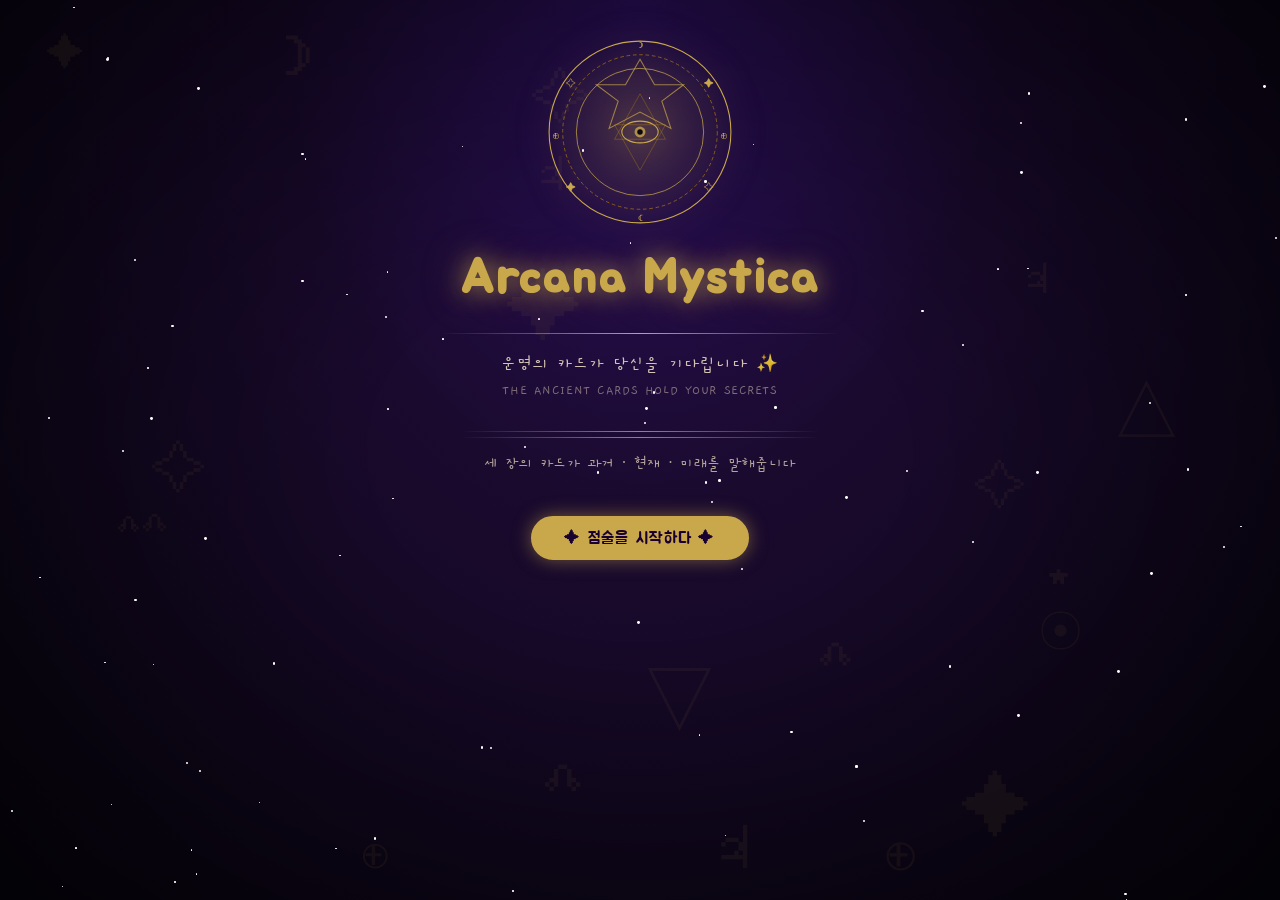
==== index (1).html @ 7d3f91cd "Add files via upload" ====
<!DOCTYPE html>
<html lang="ko">
<head>
<meta charset="UTF-8">
<meta name="viewport" content="width=device-width, initial-scale=1.0">
<title>Arcana Mystica — 타로 점</title>
<link rel="icon" href="data:image/svg+xml,<svg xmlns='http://www.w3.org/2000/svg' viewBox='0 0 100 100'><text y='.9em' font-size='90'>🔮</text></svg>">
<link rel="preconnect" href="https://fonts.googleapis.com">
<link rel="preconnect" href="https://fonts.gstatic.com" crossorigin>
<link href="https://fonts.googleapis.com/css2?family=Jua&family=Gaegu:wght@400;700&display=swap" rel="stylesheet">
<link rel="stylesheet" href="style.css">
</head>
<body>
<div id="starsLayer"></div>
<div id="bgSyms"></div>

<div id="tarotApp">

  <!-- SCREEN 1: 인트로 -->
  <div class="tarot-screen tarot-active" id="screen1">
    <svg class="occult-ring" viewBox="0 0 220 220" xmlns="http://www.w3.org/2000/svg" aria-hidden="true">
      <defs>
        <radialGradient id="rg1" cx="50%" cy="50%" r="50%">
          <stop offset="0%" stop-color="#c9a84c" stop-opacity="0.15"/>
          <stop offset="100%" stop-color="#c9a84c" stop-opacity="0"/>
        </radialGradient>
      </defs>
      <circle cx="110" cy="110" r="100" fill="url(#rg1)" stroke="#c9a84c" stroke-width="1.2"/>
      <circle cx="110" cy="110" r="85" fill="none" stroke="#b8860b" stroke-width="0.7" stroke-dasharray="4 3"/>
      <circle cx="110" cy="110" r="70" fill="none" stroke="#c9a84c" stroke-width="0.8"/>
      <polygon points="110,30 126,58 158,58 134,76 144,106 110,88 76,106 86,76 62,58 94,58" fill="none" stroke="#c9a84c" stroke-width="1.2" opacity="0.7"/>
      <g font-size="11" fill="#c9a84c" font-family="serif" text-anchor="middle">
        <text x="110" y="18">☽</text><text x="186" y="60">✦</text>
        <text x="202" y="118">⊕</text><text x="186" y="175">✧</text>
        <text x="110" y="208">☾</text><text x="34" y="175">✦</text>
        <text x="18" y="118">⊕</text><text x="34" y="60">✧</text>
      </g>
      <ellipse cx="110" cy="110" rx="20" ry="12" fill="none" stroke="#c9a84c" stroke-width="1.2"/>
      <circle cx="110" cy="110" r="6" fill="#c9a84c" opacity="0.8"/>
      <circle cx="110" cy="110" r="3" fill="#0a0612"/>
      <polygon points="110,68 138,118 82,118" fill="none" stroke="#b8860b" stroke-width="0.8" opacity="0.5"/>
      <polygon points="110,152 82,102 138,102" fill="none" stroke="#b8860b" stroke-width="0.8" opacity="0.5"/>
    </svg>
    <h1 class="tarot-title">Arcana Mystica</h1>
    <div class="tarot-divider"></div>
    <p class="tarot-subtitle">운명의 카드가 당신을 기다립니다 ✨</p>
    <p class="tarot-subtitle tarot-sub2">THE ANCIENT CARDS HOLD YOUR SECRETS</p>
    <div class="tarot-divider-dbl"><span></span><span></span></div>
    <p class="tarot-guide">세 장의 카드가 과거 · 현재 · 미래를 말해줍니다</p>
    <div class="tarot-btns">
      <button class="tarot-btn tarot-btn-gold" id="btnStart">✦ 점술을 시작하다 ✦</button>
    </div>
  </div>

  <!-- SCREEN 2: 카드 선택 -->
  <div class="tarot-screen" id="screen2">
    <h2 class="tarot-h2">🃏 카드를 선택하세요</h2>
    <div class="tarot-divider"></div>
    <div class="pick-status" id="pickStatus">
      <span class="pick-dot" id="dot1"></span>
      <span class="pick-label" id="pickLabel">첫 번째 카드를 고르세요 — 과거</span>
      <span class="pick-dot" id="dot2"></span>
      <span class="pick-dot" id="dot3"></span>
    </div>
    <p class="tarot-guide">고요히 마음을 가라앉히고 — 당신의 손길이 닿는 카드가 운명입니다</p>
    <div id="cardsGrid"></div>
    <div class="tarot-btns">
      <button class="tarot-btn tarot-btn-white tarot-btn-sm" id="btnBack2">← 처음으로</button>
      <button class="tarot-btn tarot-btn-white tarot-btn-sm" id="btnReshuffle">🔀 다시 섞기</button>
    </div>
  </div>

  <!-- SCREEN 3: 결과 -->
  <div class="tarot-screen" id="screen3">
    <h2 class="tarot-h2">🌟 당신의 운세</h2>
    <div class="tarot-divider"></div>
    <div id="threeResults"></div>
    <div class="tarot-btns">
      <button class="tarot-btn tarot-btn-gold tarot-btn-sm" id="btnAgain">✦ 다시 뽑기</button>
      <button class="tarot-btn tarot-btn-white tarot-btn-sm" id="btnBack3">← 처음으로</button>
    </div>
  </div>

</div>

<script src="script.js"></script>
</body>
</html>
---- style.css ----
/* ===== RESET ===== */
*, *::before, *::after { margin: 0; padding: 0; box-sizing: border-box; }

/* ===== ROOT ===== */
:root {
  --t-gold: #c9a84c;
  --t-gold-dark: #b8860b;
  --t-gold-light: #e8c060;
  --t-cream: #f5e6c8;
  --t-bg-deep: #0a0612;
  --t-bg-mid: #1a0a2e;
  --t-purple-card: #1e0840;
}

/* ===== BODY ===== */
html, body {
  min-height: 100%;
  overflow-x: hidden;
}
body {
  background: radial-gradient(ellipse at 50% 0%, #2d1060 0%, #1a0a2e 40%, #0a0612 100%);
  background-attachment: fixed;
  font-family: 'Gaegu', cursive;
  color: var(--t-cream);
  position: relative;
}
body::before {
  content: '';
  position: fixed;
  inset: 0;
  pointer-events: none;
  z-index: 0;
  background: radial-gradient(ellipse at 50% 50%, transparent 30%, rgba(0,0,0,0.65) 100%);
}

/* ===== STARS ===== */
#starsLayer {
  position: fixed;
  inset: 0;
  pointer-events: none;
  z-index: 1;
  overflow: hidden;
}
.t-star {
  position: absolute;
  background: #ffffff;
  border-radius: 50%;
  animation: tTwinkle var(--d, 3s) var(--del, 0s) infinite ease-in-out;
}
@keyframes tTwinkle {
  0%, 100% { opacity: var(--min, 0.1); transform: scale(1); }
  50%       { opacity: var(--max, 0.9); transform: scale(1.4); }
}

/* ===== BG SYMBOLS ===== */
#bgSyms {
  position: fixed;
  inset: 0;
  pointer-events: none;
  z-index: 1;
  overflow: hidden;
  opacity: 0.06;
}
.t-bgsym {
  position: absolute;
  color: var(--t-gold);
  animation: tDrift var(--dur, 4s) ease-in-out infinite alternate;
}
@keyframes tDrift {
  0%   { transform: translateY(0); }
  100% { transform: translateY(-10px); }
}

/* ===== APP WRAPPER ===== */
#tarotApp {
  position: relative;
  z-index: 2;
  min-height: 100vh;
  display: flex;
  flex-direction: column;
  align-items: center;
  justify-content: flex-start;
  padding: 2rem 1rem 3rem;
}

/* ===== SCREENS ===== */
.tarot-screen {
  display: none;
  flex-direction: column;
  align-items: center;
  width: 100%;
  max-width: 900px;
  animation: tFadeUp 0.7s ease forwards;
}
.tarot-active {
  display: flex !important;
}
@keyframes tFadeUp {
  from { opacity: 0; transform: translateY(28px); }
  to   { opacity: 1; transform: translateY(0); }
}

/* ===== DIVIDERS ===== */
.tarot-divider {
  width: min(400px, 80%);
  height: 1px;
  background: linear-gradient(90deg, transparent, var(--t-gold), transparent);
  margin: 1.2rem auto;
  border: none;
  display: block;
}
.tarot-divider-dbl {
  display: flex;
  flex-direction: column;
  gap: 5px;
  margin: 1rem auto;
  width: min(360px, 80%);
}
.tarot-divider-dbl span {
  display: block;
  height: 1px;
  background: linear-gradient(90deg, transparent, var(--t-gold-dark), transparent);
}

/* ===== OCCULT RING ===== */
.occult-ring {
  width: clamp(140px, 22vw, 200px);
  height: clamp(140px, 22vw, 200px);
  animation: tSpin 20s linear infinite;
  filter: drop-shadow(0 0 16px rgba(201,168,76,0.6));
  margin-bottom: 1.2rem;
}
@keyframes tSpin {
  from { transform: rotate(0deg); }
  to   { transform: rotate(360deg); }
}

/* ===== TYPOGRAPHY ===== */
.tarot-title {
  font-family: 'Jua', sans-serif;
  font-size: clamp(1.8rem, 5.5vw, 3rem);
  color: var(--t-gold);
  text-align: center;
  letter-spacing: 0.04em;
  text-shadow: 0 0 25px rgba(201,168,76,0.7), 0 0 50px rgba(201,168,76,0.3);
  line-height: 1.2;
  margin-bottom: 0.3rem;
}
.tarot-h2 {
  font-family: 'Jua', sans-serif;
  font-size: clamp(1.1rem, 3.5vw, 1.6rem);
  color: var(--t-gold);
  text-align: center;
  letter-spacing: 0.06em;
  text-shadow: 0 0 15px rgba(201,168,76,0.5);
  margin-bottom: 0.8rem;
}
.tarot-subtitle {
  font-family: 'Gaegu', cursive;
  font-size: clamp(0.9rem, 2.8vw, 1.1rem);
  color: var(--t-cream);
  opacity: 0.85;
  text-align: center;
  letter-spacing: 0.04em;
  margin-bottom: 0.4rem;
}
.tarot-sub2 {
  opacity: 0.45;
  font-size: clamp(0.75rem, 2vw, 0.9rem);
  margin-bottom: 1rem;
}
.tarot-guide {
  font-family: 'Gaegu', cursive;
  font-size: clamp(0.85rem, 2.4vw, 1rem);
  color: var(--t-cream);
  opacity: 0.7;
  text-align: center;
  letter-spacing: 0.03em;
  margin-bottom: 1rem;
}

/* ===== BUTTONS ===== */
.tarot-btns {
  display: flex;
  flex-wrap: wrap;
  justify-content: center;
  gap: 0.6rem;
  margin-top: 1.6rem;
}
.tarot-btn {
  display: inline-block;
  padding: 0.65em 2em;
  font-family: 'Jua', sans-serif;
  font-size: clamp(0.82rem, 2.3vw, 0.98rem);
  letter-spacing: 0.08em;
  cursor: pointer;
  border-radius: 40px;
  transition: all 0.25s ease;
  border: 2px solid var(--t-gold);
  text-decoration: none;
  -webkit-appearance: none;
  appearance: none;
}
.tarot-btn-gold {
  background: var(--t-gold);
  color: #1a0030;
  box-shadow: 0 0 18px rgba(201,168,76,0.5);
}
.tarot-btn-gold:hover {
  background: var(--t-gold-light);
  border-color: var(--t-gold-light);
  box-shadow: 0 0 30px rgba(201,168,76,0.8);
  transform: translateY(-2px);
}
.tarot-btn-white {
  background: rgba(255,255,255,0.92);
  color: #3a1060;
  border-color: rgba(255,255,255,0.8);
  box-shadow: 0 2px 12px rgba(0,0,0,0.35);
}
.tarot-btn-white:hover {
  background: #ffffff;
  border-color: var(--t-gold);
  box-shadow: 0 0 20px rgba(201,168,76,0.4);
  transform: translateY(-2px);
}
.tarot-btn:active { transform: translateY(0) scale(0.97); }
.tarot-btn-sm { padding: 0.5em 1.6em; font-size: clamp(0.76rem, 2vw, 0.88rem); }

/* ===== PICK STATUS ===== */
.pick-status {
  display: flex;
  align-items: center;
  gap: 10px;
  margin-bottom: 0.5rem;
  background: rgba(201,168,76,0.1);
  border: 1px solid rgba(201,168,76,0.3);
  border-radius: 30px;
  padding: 0.5em 1.4em;
  flex-wrap: wrap;
  justify-content: center;
}
.pick-dot {
  width: 14px;
  height: 14px;
  border-radius: 50%;
  border: 2px solid var(--t-gold-dark);
  background: transparent;
  transition: all 0.3s;
  display: inline-block;
  flex-shrink: 0;
}
.pick-dot.filled {
  background: var(--t-gold);
  border-color: var(--t-gold);
  box-shadow: 0 0 8px rgba(201,168,76,0.7);
}
.pick-label {
  font-family: 'Jua', sans-serif;
  font-size: clamp(0.78rem, 2.2vw, 0.92rem);
  color: var(--t-gold);
  letter-spacing: 0.05em;
  text-align: center;
}

/* ===== CARDS GRID ===== */
#cardsGrid {
  display: grid;
  grid-template-columns: repeat(auto-fill, minmax(clamp(70px, 10.5vw, 92px), 1fr));
  gap: clamp(8px, 1.3vw, 13px);
  width: 100%;
  max-width: 820px;
  margin: 0.5rem auto 0;
}
.t-card-wrap {
  perspective: 800px;
  cursor: pointer;
  position: relative;
}
.t-card-wrap.t-selected { cursor: default; }
.t-card-inner {
  position: relative;
  width: 100%;
  padding-top: 160%;
  transform-style: preserve-3d;
  transition: transform 0.75s cubic-bezier(0.4,0,0.2,1);
}
.t-card-wrap:not(.t-selected):hover .t-card-inner {
  transform: translateY(-6px);
}
.t-card-wrap.t-flipped .t-card-inner {
  transform: rotateY(180deg) translateY(-4px);
}
.t-card-face {
  position: absolute;
  inset: 0;
  backface-visibility: hidden;
  -webkit-backface-visibility: hidden;
  border-radius: 8px;
  display: flex;
  flex-direction: column;
  align-items: center;
  justify-content: center;
  padding: 6px;
}
.t-card-back {
  background: linear-gradient(135deg, #1e0840, #2d0a5e);
  border: 1.5px solid var(--t-gold-dark);
  box-shadow: inset 0 0 16px rgba(201,168,76,0.12);
}
.t-card-wrap:not(.t-selected):hover .t-card-back {
  box-shadow: inset 0 0 16px rgba(201,168,76,0.12), 0 0 18px rgba(201,168,76,0.4);
}
.t-card-front {
  background: linear-gradient(160deg, #120030, #0a0612);
  border: 1.5px solid var(--t-gold);
  transform: rotateY(180deg);
  box-shadow: 0 0 18px rgba(201,168,76,0.3);
}
.t-card-name {
  font-family: 'Jua', sans-serif;
  font-size: clamp(0.42rem, 1.05vw, 0.58rem);
  color: var(--t-gold);
  text-align: center;
  line-height: 1.3;
  margin-top: 4px;
}
.t-card-icon {
  font-size: clamp(1.1rem, 2.7vw, 1.6rem);
  line-height: 1;
  margin-bottom: 2px;
}
.t-card-rev {
  font-size: clamp(0.34rem, 0.85vw, 0.48rem);
  color: var(--t-gold-dark);
  letter-spacing: 0.06em;
  font-family: 'Gaegu', cursive;
}
.t-card-badge {
  position: absolute;
  top: -8px;
  right: -8px;
  width: 22px;
  height: 22px;
  border-radius: 50%;
  background: var(--t-gold);
  color: #1a0030;
  font-family: 'Jua', sans-serif;
  font-size: 0.7rem;
  display: flex;
  align-items: center;
  justify-content: center;
  z-index: 10;
  box-shadow: 0 0 8px rgba(201,168,76,0.8);
}

/* ===== THREE RESULTS ===== */
#threeResults {
  display: grid;
  grid-template-columns: repeat(auto-fit, minmax(min(260px, 88vw), 1fr));
  gap: 1.2rem;
  width: 100%;
  max-width: 880px;
}
.t-result-card {
  background: linear-gradient(160deg, #1a0840, #0d0520);
  border: 1.5px solid var(--t-gold);
  border-radius: 14px;
  padding: clamp(1.2rem, 3.5vw, 1.8rem);
  text-align: center;
  box-shadow: 0 0 30px rgba(201,168,76,0.18), 0 0 60px rgba(201,168,76,0.07);
}
.t-result-position {
  font-family: 'Jua', sans-serif;
  font-size: clamp(0.7rem, 1.8vw, 0.82rem);
  color: var(--t-gold-dark);
  letter-spacing: 0.15em;
  margin-bottom: 0.5rem;
  padding-bottom: 0.4rem;
  border-bottom: 1px solid rgba(201,168,76,0.2);
}
.t-result-icon {
  font-size: clamp(2.4rem, 6vw, 3.2rem);
  margin: 0.5rem 0 0.3rem;
  filter: drop-shadow(0 0 10px rgba(201,168,76,0.6));
  display: block;
}
.t-result-title {
  font-family: 'Jua', sans-serif;
  font-size: clamp(1.1rem, 3.5vw, 1.5rem);
  color: var(--t-gold);
  text-shadow: 0 0 16px rgba(201,168,76,0.5);
  margin-bottom: 0.2rem;
  letter-spacing: 0.05em;
}
.t-result-en {
  font-family: 'Gaegu', cursive;
  font-size: clamp(0.68rem, 1.8vw, 0.8rem);
  letter-spacing: 0.12em;
  color: var(--t-gold-dark);
  margin-bottom: 0.25rem;
}
.t-result-dir {
  font-family: 'Gaegu', cursive;
  font-size: clamp(0.72rem, 1.9vw, 0.85rem);
  color: var(--t-cream);
  opacity: 0.75;
  margin-bottom: 0.6rem;
}
.t-keywords {
  display: flex;
  flex-wrap: wrap;
  gap: 6px;
  justify-content: center;
  margin: 0.6rem 0;
}
.t-kw {
  border: 1.5px solid var(--t-gold-dark);
  color: var(--t-gold);
  padding: 0.22em 0.75em;
  font-family: 'Jua', sans-serif;
  font-size: clamp(0.6rem, 1.6vw, 0.72rem);
  letter-spacing: 0.08em;
  border-radius: 20px;
  background: rgba(201,168,76,0.1);
}
.t-reading {
  font-family: 'Gaegu', cursive;
  font-size: clamp(0.85rem, 2.2vw, 0.95rem);
  color: var(--t-cream);
  line-height: 1.9;
  opacity: 0.9;
  text-align: left;
  margin-top: 0.7rem;
}

/* ===== RESPONSIVE ===== */
@media (max-width: 600px) {
  #threeResults { grid-template-columns: 1fr; }
  #cardsGrid { grid-template-columns: repeat(auto-fill, minmax(66px, 1fr)); }
}
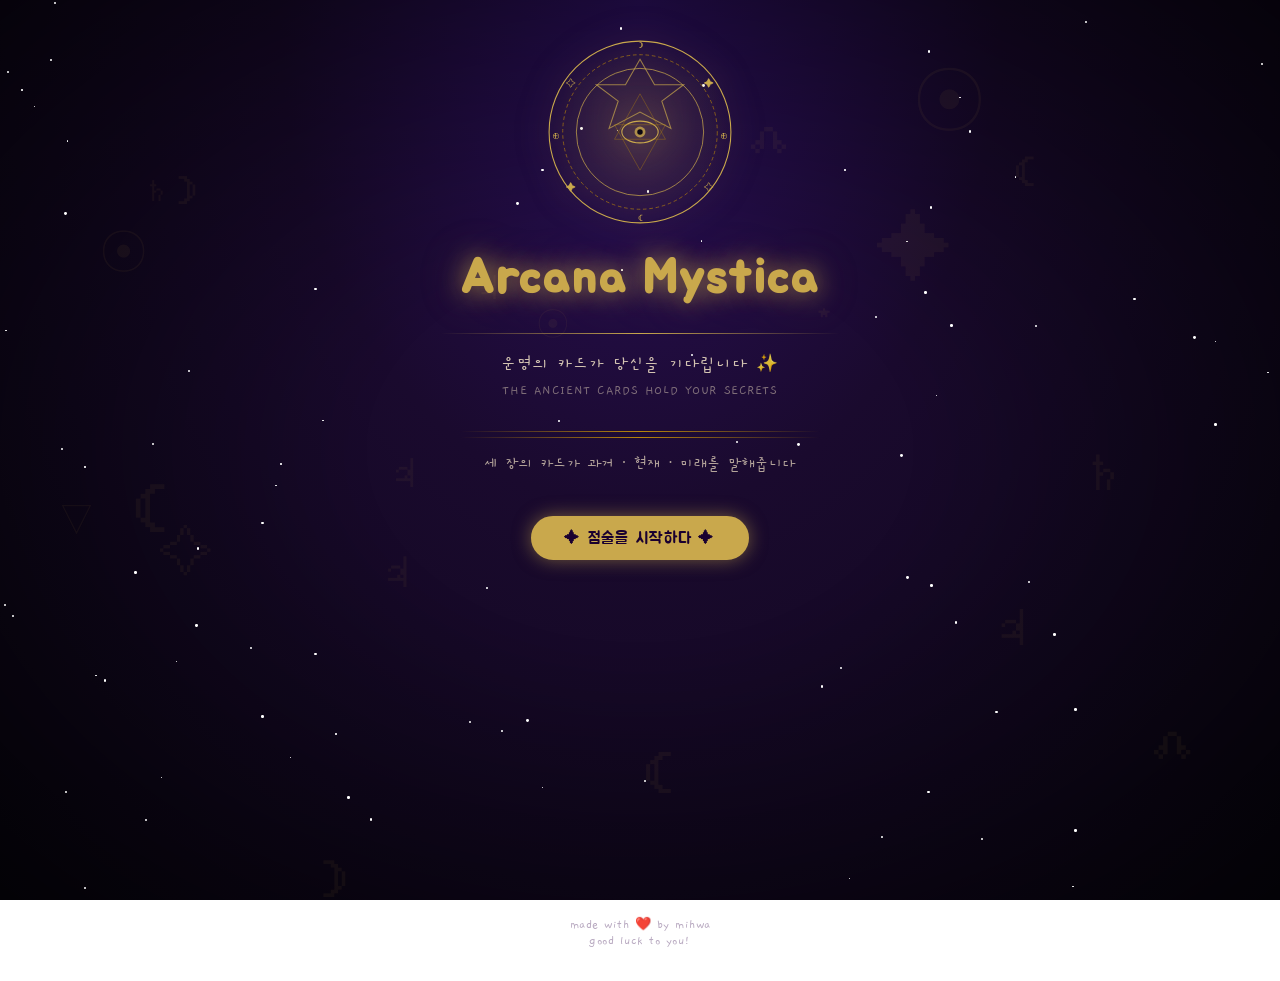
==== commit a6f1a04c: "Update index (1).html" ====
--- a/index (1).html
+++ b/index (1).html
@@ -82,7 +82,21 @@
   </div>
 
 </div>
-
+  
+  <!-- 푸터 -->
+  <footer style="
+    position: relative;
+    z-index: 1;
+    text-align: center;
+    padding: 16px 20px 32px;
+    font-size: 0.82rem;
+    color: #B8A9C0;
+    letter-spacing: 0.5px;
+  ">
+    made with ❤️ by mihwa<br/>
+    good luck to you!
+  </footer>
+  
 <script src="script.js"></script>
 </body>
 </html>
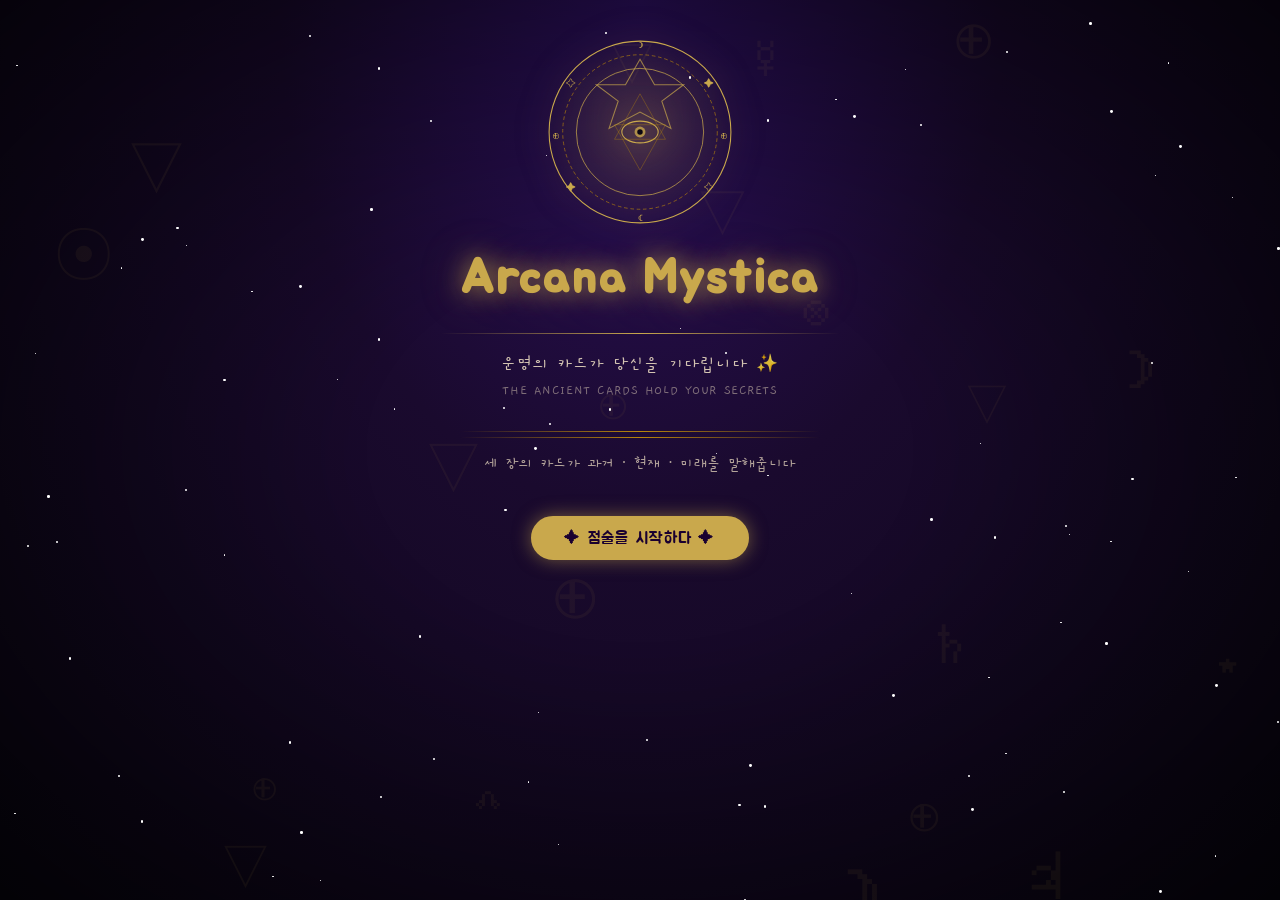
==== commit 60f6689a: "Add files via upload" ====
--- a/index (1).html
+++ b/index (1).html
@@ -82,21 +82,7 @@
   </div>
 
 </div>
-  
-  <!-- 푸터 -->
-  <footer style="
-    position: relative;
-    z-index: 1;
-    text-align: center;
-    padding: 16px 20px 32px;
-    font-size: 0.82rem;
-    color: #B8A9C0;
-    letter-spacing: 0.5px;
-  ">
-    made with ❤️ by mihwa<br/>
-    good luck to you!
-  </footer>
-  
+
 <script src="script.js"></script>
 </body>
 </html>
